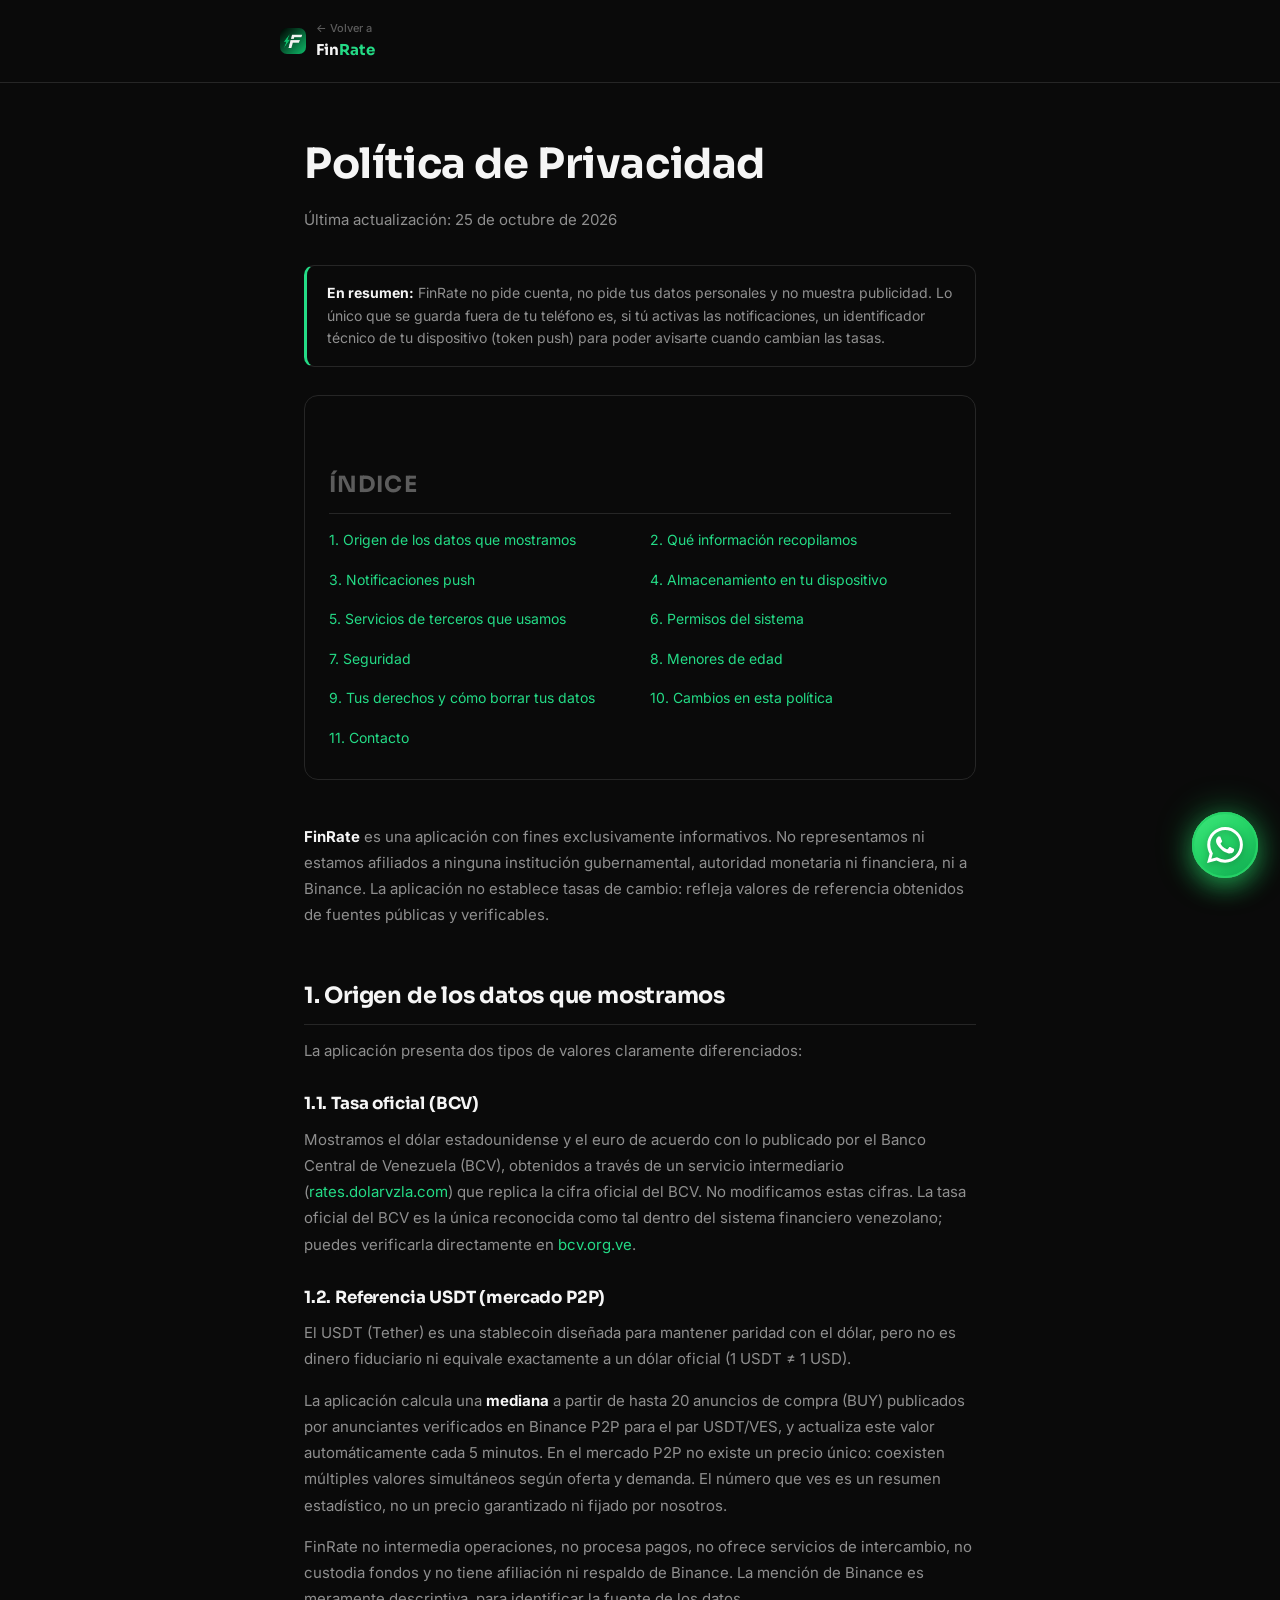
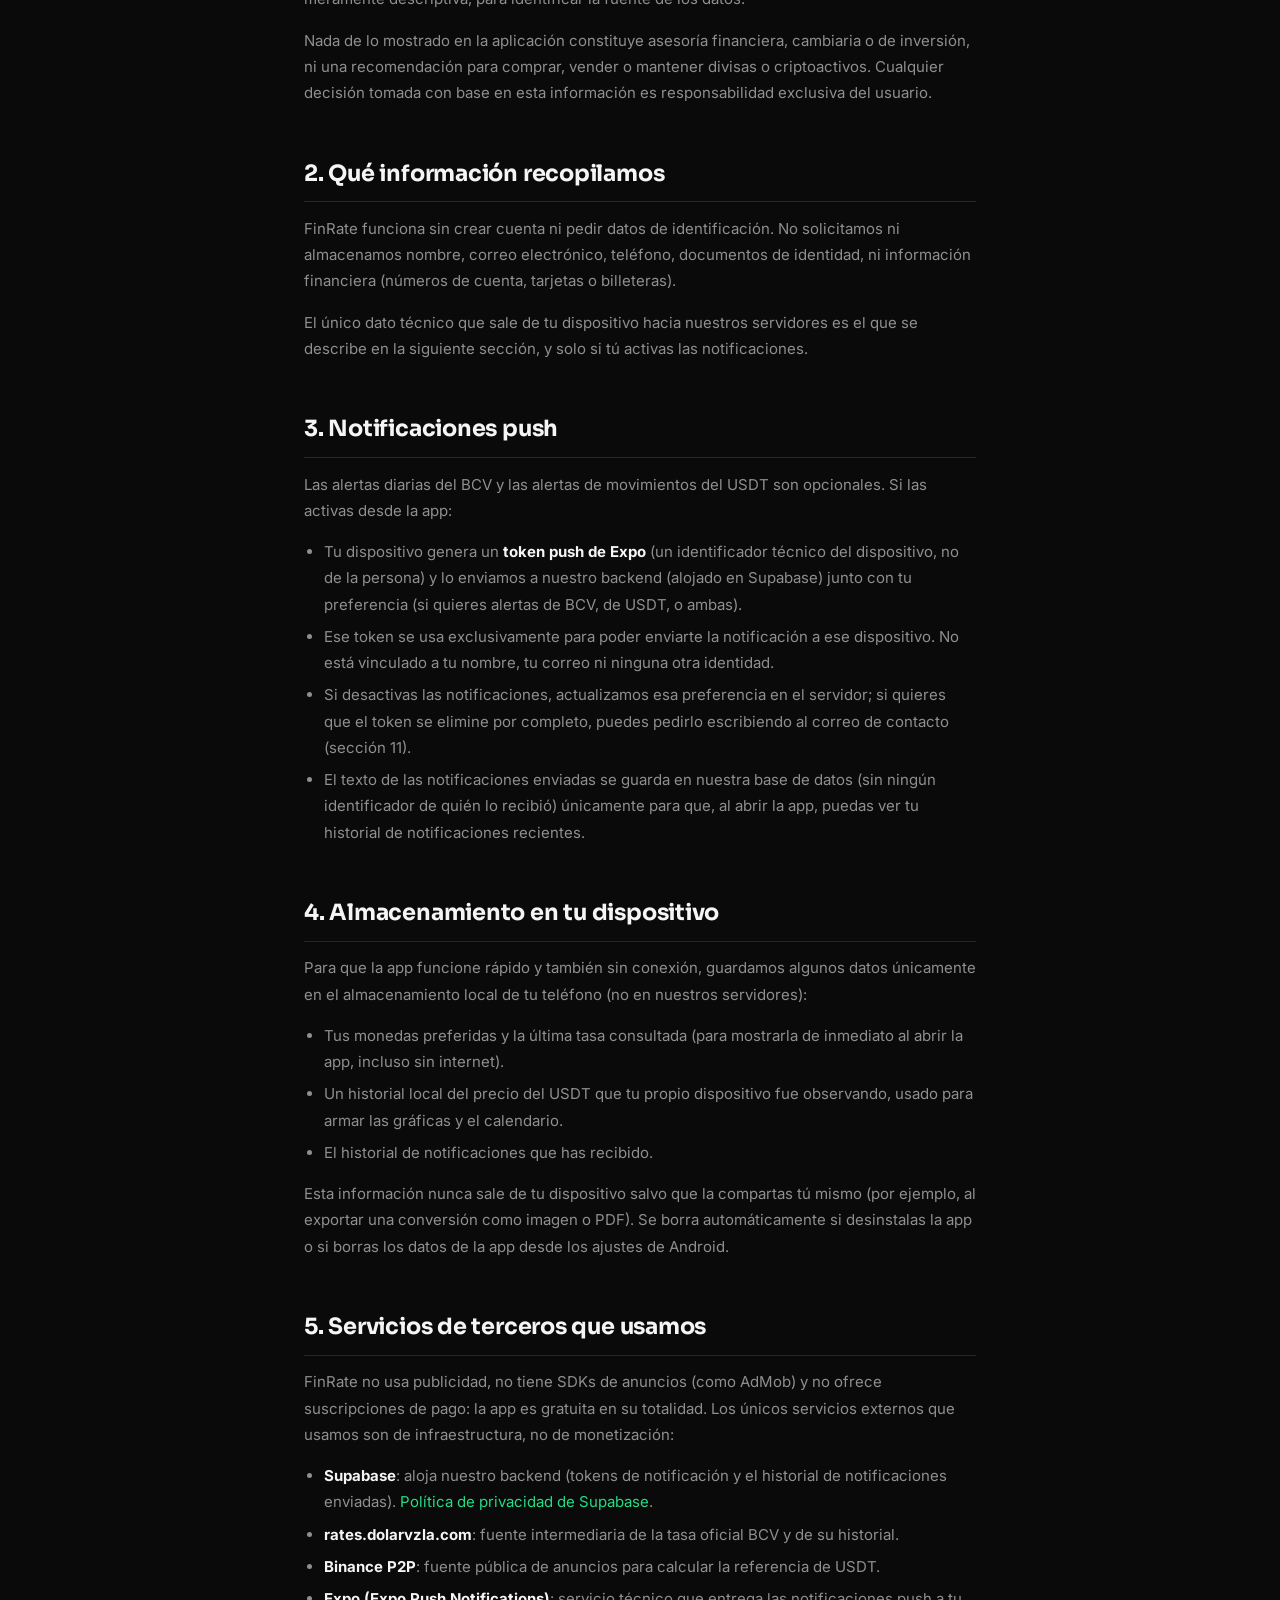
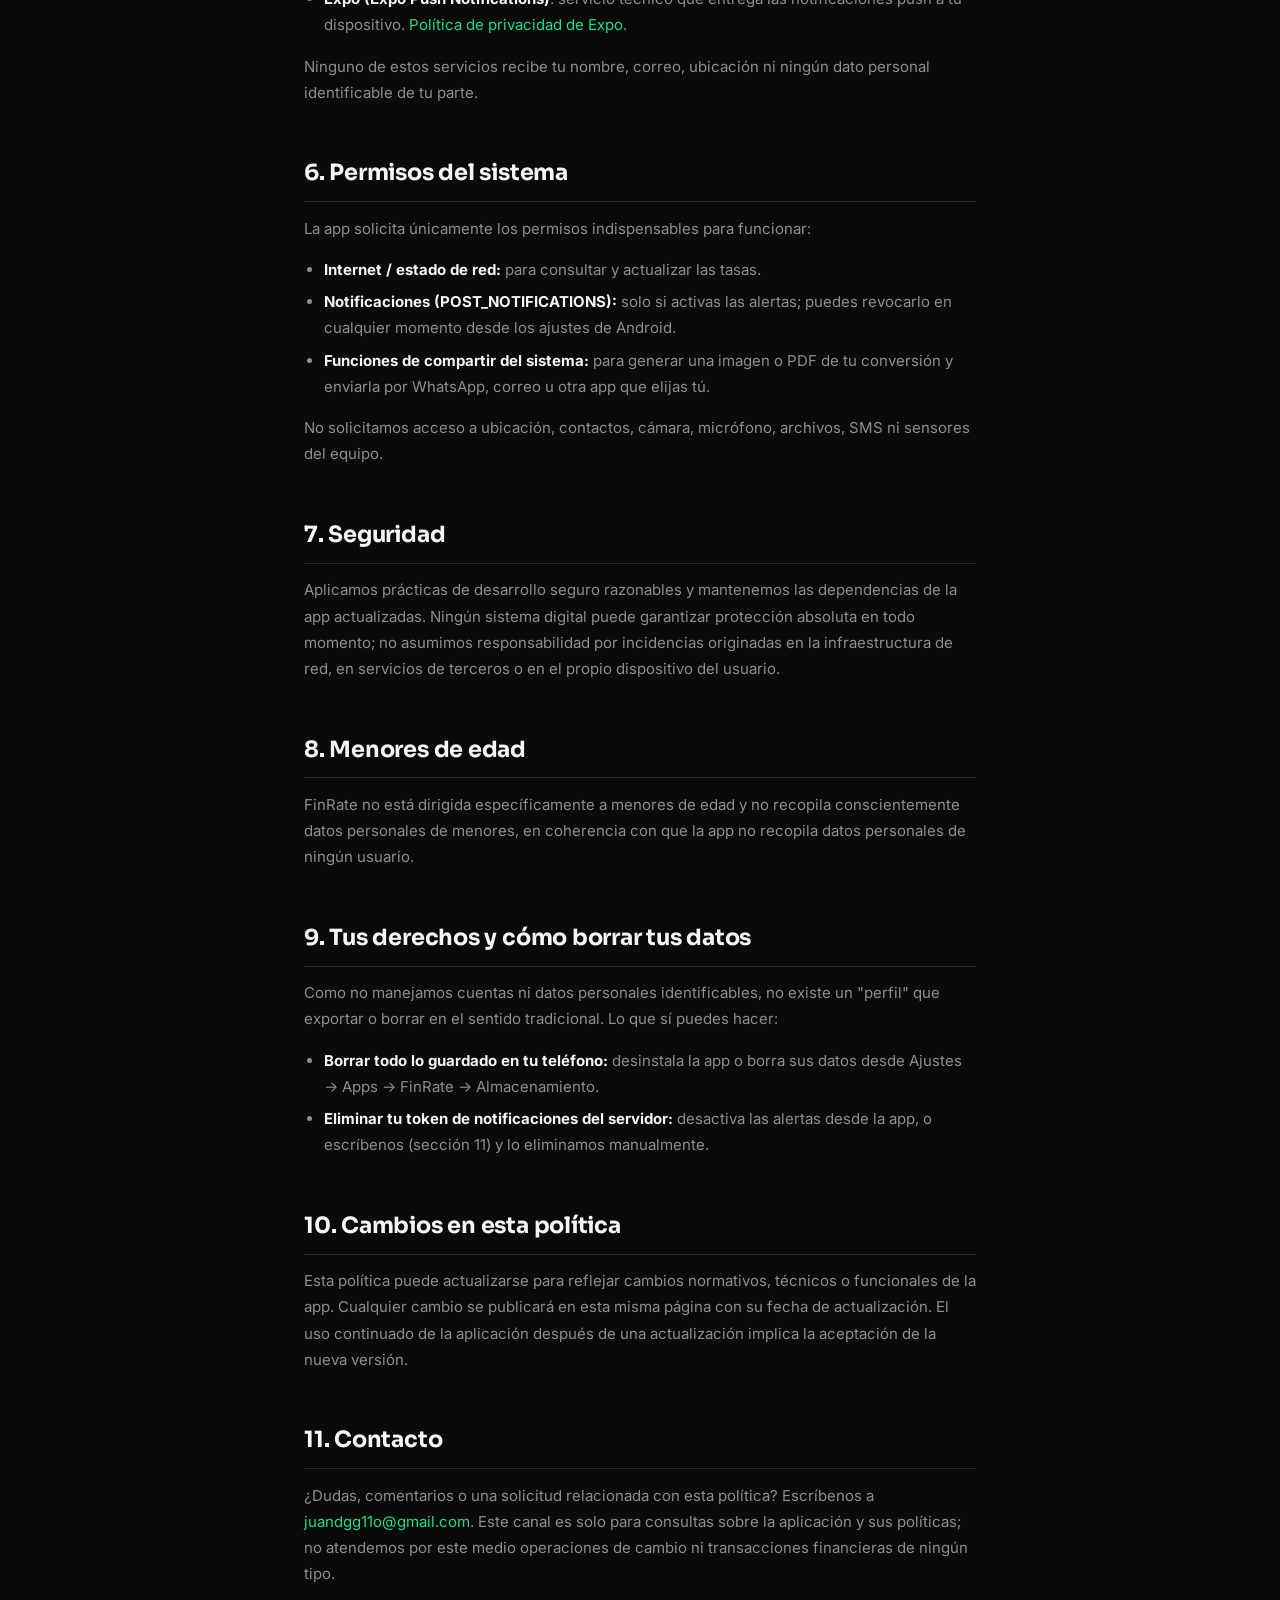
==== privacy.html @ cb5ddfd6 "Sitio web de FinRate Landing page, política de privacidad y términos y condiciones.  Co-Authored-By:" ====
<!DOCTYPE html>
<html lang="es">
<head>
  <meta charset="UTF-8" />
  <meta name="viewport" content="width=device-width, initial-scale=1.0" />
  <title>Política de Privacidad de FinRate</title>
  <meta name="description" content="Política de privacidad de FinRate: qué datos se recopilan, cómo se usan las notificaciones push y de dónde vienen las tasas de cambio." />
  <meta name="theme-color" content="#0a0a0a" />
  <link rel="icon" type="image/png" href="assets/icon.png" />
  <link rel="apple-touch-icon" href="assets/icon.png" />

  <link rel="preconnect" href="https://fonts.googleapis.com" />
  <link rel="preconnect" href="https://fonts.gstatic.com" crossorigin />
  <link href="https://fonts.googleapis.com/css2?family=Sora:wght@500;600;700;800&family=Inter:wght@400;500;600;700&display=swap" rel="stylesheet" />
  <link rel="stylesheet" href="css/styles.css" />
</head>
<body>

  <div class="legal-topbar">
    <div class="legal-topbar-inner">
      <a href="index.html" class="legal-back">
        <img src="assets/icon.png" alt="" />
        <span>
          <small>← Volver a</small>
          Fin<span class="accent">Rate</span>
        </span>
      </a>
    </div>
  </div>

  <main class="legal-main">
    <div class="legal-hero">
      <h1>Política de Privacidad</h1>
      <p class="legal-updated">Última actualización: 25 de octubre de 2026</p>
    </div>

    <div class="legal-callout">
      <strong>En resumen:</strong> FinRate no pide cuenta, no pide tus datos personales y no muestra publicidad. Lo único que se guarda fuera de tu teléfono es, si tú activas las notificaciones, un identificador técnico de tu dispositivo (token push) para poder avisarte cuando cambian las tasas.
    </div>

    <div class="legal-index">
      <h2>Índice</h2>
      <ol>
        <li><a href="#origen">1. Origen de los datos que mostramos</a></li>
        <li><a href="#recopilamos">2. Qué información recopilamos</a></li>
        <li><a href="#notificaciones">3. Notificaciones push</a></li>
        <li><a href="#almacenamiento">4. Almacenamiento en tu dispositivo</a></li>
        <li><a href="#terceros">5. Servicios de terceros que usamos</a></li>
        <li><a href="#permisos">6. Permisos del sistema</a></li>
        <li><a href="#seguridad">7. Seguridad</a></li>
        <li><a href="#menores">8. Menores de edad</a></li>
        <li><a href="#derechos">9. Tus derechos y cómo borrar tus datos</a></li>
        <li><a href="#cambios">10. Cambios en esta política</a></li>
        <li><a href="#contacto">11. Contacto</a></li>
      </ol>
    </div>

    <p><strong>FinRate</strong> es una aplicación con fines exclusivamente informativos. No representamos ni estamos afiliados a ninguna institución gubernamental, autoridad monetaria ni financiera, ni a Binance. La aplicación no establece tasas de cambio: refleja valores de referencia obtenidos de fuentes públicas y verificables.</p>

    <h2 id="origen">1. Origen de los datos que mostramos</h2>
    <p>La aplicación presenta dos tipos de valores claramente diferenciados:</p>

    <h3>1.1. Tasa oficial (BCV)</h3>
    <p>Mostramos el dólar estadounidense y el euro de acuerdo con lo publicado por el Banco Central de Venezuela (BCV), obtenidos a través de un servicio intermediario (<a href="https://rates.dolarvzla.com" target="_blank" rel="noopener">rates.dolarvzla.com</a>) que replica la cifra oficial del BCV. No modificamos estas cifras. La tasa oficial del BCV es la única reconocida como tal dentro del sistema financiero venezolano; puedes verificarla directamente en <a href="https://www.bcv.org.ve" target="_blank" rel="noopener">bcv.org.ve</a>.</p>

    <h3>1.2. Referencia USDT (mercado P2P)</h3>
    <p>El USDT (Tether) es una stablecoin diseñada para mantener paridad con el dólar, pero no es dinero fiduciario ni equivale exactamente a un dólar oficial (1 USDT ≠ 1 USD).</p>
    <p>La aplicación calcula una <strong>mediana</strong> a partir de hasta 20 anuncios de compra (BUY) publicados por anunciantes verificados en Binance P2P para el par USDT/VES, y actualiza este valor automáticamente cada 5 minutos. En el mercado P2P no existe un precio único: coexisten múltiples valores simultáneos según oferta y demanda. El número que ves es un resumen estadístico, no un precio garantizado ni fijado por nosotros.</p>
    <p>FinRate no intermedia operaciones, no procesa pagos, no ofrece servicios de intercambio, no custodia fondos y no tiene afiliación ni respaldo de Binance. La mención de Binance es meramente descriptiva, para identificar la fuente de los datos.</p>
    <p>Nada de lo mostrado en la aplicación constituye asesoría financiera, cambiaria o de inversión, ni una recomendación para comprar, vender o mantener divisas o criptoactivos. Cualquier decisión tomada con base en esta información es responsabilidad exclusiva del usuario.</p>

    <h2 id="recopilamos">2. Qué información recopilamos</h2>
    <p>FinRate funciona sin crear cuenta ni pedir datos de identificación. No solicitamos ni almacenamos nombre, correo electrónico, teléfono, documentos de identidad, ni información financiera (números de cuenta, tarjetas o billeteras).</p>
    <p>El único dato técnico que sale de tu dispositivo hacia nuestros servidores es el que se describe en la siguiente sección, y solo si tú activas las notificaciones.</p>

    <h2 id="notificaciones">3. Notificaciones push</h2>
    <p>Las alertas diarias del BCV y las alertas de movimientos del USDT son opcionales. Si las activas desde la app:</p>
    <ul>
      <li>Tu dispositivo genera un <strong>token push de Expo</strong> (un identificador técnico del dispositivo, no de la persona) y lo enviamos a nuestro backend (alojado en Supabase) junto con tu preferencia (si quieres alertas de BCV, de USDT, o ambas).</li>
      <li>Ese token se usa exclusivamente para poder enviarte la notificación a ese dispositivo. No está vinculado a tu nombre, tu correo ni ninguna otra identidad.</li>
      <li>Si desactivas las notificaciones, actualizamos esa preferencia en el servidor; si quieres que el token se elimine por completo, puedes pedirlo escribiendo al correo de contacto (sección 11).</li>
      <li>El texto de las notificaciones enviadas se guarda en nuestra base de datos (sin ningún identificador de quién lo recibió) únicamente para que, al abrir la app, puedas ver tu historial de notificaciones recientes.</li>
    </ul>

    <h2 id="almacenamiento">4. Almacenamiento en tu dispositivo</h2>
    <p>Para que la app funcione rápido y también sin conexión, guardamos algunos datos únicamente en el almacenamiento local de tu teléfono (no en nuestros servidores):</p>
    <ul>
      <li>Tus monedas preferidas y la última tasa consultada (para mostrarla de inmediato al abrir la app, incluso sin internet).</li>
      <li>Un historial local del precio del USDT que tu propio dispositivo fue observando, usado para armar las gráficas y el calendario.</li>
      <li>El historial de notificaciones que has recibido.</li>
    </ul>
    <p>Esta información nunca sale de tu dispositivo salvo que la compartas tú mismo (por ejemplo, al exportar una conversión como imagen o PDF). Se borra automáticamente si desinstalas la app o si borras los datos de la app desde los ajustes de Android.</p>

    <h2 id="terceros">5. Servicios de terceros que usamos</h2>
    <p>FinRate no usa publicidad, no tiene SDKs de anuncios (como AdMob) y no ofrece suscripciones de pago: la app es gratuita en su totalidad. Los únicos servicios externos que usamos son de infraestructura, no de monetización:</p>
    <ul>
      <li><strong>Supabase</strong>: aloja nuestro backend (tokens de notificación y el historial de notificaciones enviadas). <a href="https://supabase.com/privacy" target="_blank" rel="noopener">Política de privacidad de Supabase</a>.</li>
      <li><strong>rates.dolarvzla.com</strong>: fuente intermediaria de la tasa oficial BCV y de su historial.</li>
      <li><strong>Binance P2P</strong>: fuente pública de anuncios para calcular la referencia de USDT.</li>
      <li><strong>Expo (Expo Push Notifications)</strong>: servicio técnico que entrega las notificaciones push a tu dispositivo. <a href="https://expo.dev/privacy" target="_blank" rel="noopener">Política de privacidad de Expo</a>.</li>
    </ul>
    <p>Ninguno de estos servicios recibe tu nombre, correo, ubicación ni ningún dato personal identificable de tu parte.</p>

    <h2 id="permisos">6. Permisos del sistema</h2>
    <p>La app solicita únicamente los permisos indispensables para funcionar:</p>
    <ul>
      <li><strong>Internet / estado de red:</strong> para consultar y actualizar las tasas.</li>
      <li><strong>Notificaciones (POST_NOTIFICATIONS):</strong> solo si activas las alertas; puedes revocarlo en cualquier momento desde los ajustes de Android.</li>
      <li><strong>Funciones de compartir del sistema:</strong> para generar una imagen o PDF de tu conversión y enviarla por WhatsApp, correo u otra app que elijas tú.</li>
    </ul>
    <p>No solicitamos acceso a ubicación, contactos, cámara, micrófono, archivos, SMS ni sensores del equipo.</p>

    <h2 id="seguridad">7. Seguridad</h2>
    <p>Aplicamos prácticas de desarrollo seguro razonables y mantenemos las dependencias de la app actualizadas. Ningún sistema digital puede garantizar protección absoluta en todo momento; no asumimos responsabilidad por incidencias originadas en la infraestructura de red, en servicios de terceros o en el propio dispositivo del usuario.</p>

    <h2 id="menores">8. Menores de edad</h2>
    <p>FinRate no está dirigida específicamente a menores de edad y no recopila conscientemente datos personales de menores, en coherencia con que la app no recopila datos personales de ningún usuario.</p>

    <h2 id="derechos">9. Tus derechos y cómo borrar tus datos</h2>
    <p>Como no manejamos cuentas ni datos personales identificables, no existe un "perfil" que exportar o borrar en el sentido tradicional. Lo que sí puedes hacer:</p>
    <ul>
      <li><strong>Borrar todo lo guardado en tu teléfono:</strong> desinstala la app o borra sus datos desde Ajustes → Apps → FinRate → Almacenamiento.</li>
      <li><strong>Eliminar tu token de notificaciones del servidor:</strong> desactiva las alertas desde la app, o escríbenos (sección 11) y lo eliminamos manualmente.</li>
    </ul>

    <h2 id="cambios">10. Cambios en esta política</h2>
    <p>Esta política puede actualizarse para reflejar cambios normativos, técnicos o funcionales de la app. Cualquier cambio se publicará en esta misma página con su fecha de actualización. El uso continuado de la aplicación después de una actualización implica la aceptación de la nueva versión.</p>

    <h2 id="contacto">11. Contacto</h2>
    <p>¿Dudas, comentarios o una solicitud relacionada con esta política? Escríbenos a <a href="mailto:juandgg11o@gmail.com?subject=Consulta%20sobre%20FinRate">juandgg11o@gmail.com</a>. Este canal es solo para consultas sobre la aplicación y sus políticas; no atendemos por este medio operaciones de cambio ni transacciones financieras de ningún tipo.</p>
  </main>
  <a class="wa" href="https://wa.me/584246801808?text=Hola%2C%20tengo%20una%20duda%20sobre%20FinRate" target="_blank" rel="noopener" aria-label="Escríbenos por WhatsApp">
    <span class="wa-tip">¿Dudas? Escríbenos</span>
    <span class="wa-btn">
      <span class="wa-pulse"></span><span class="wa-pulse wa-pulse-2"></span>
      <svg viewBox="0 0 24 24" aria-hidden="true"><path fill="currentColor" d="M17.472 14.382c-.297-.149-1.758-.867-2.03-.967-.273-.099-.471-.148-.67.15-.197.297-.767.966-.94 1.164-.173.199-.347.223-.644.075-.297-.15-1.255-.463-2.39-1.475-.883-.788-1.48-1.761-1.653-2.059-.173-.297-.018-.458.13-.606.134-.133.298-.347.446-.52.149-.174.198-.298.298-.497.099-.198.05-.371-.025-.52-.075-.149-.669-1.612-.916-2.207-.242-.579-.487-.5-.669-.51-.173-.008-.371-.01-.57-.01-.198 0-.52.074-.792.372-.272.297-1.04 1.016-1.04 2.479 0 1.462 1.065 2.875 1.213 3.074.149.198 2.096 3.2 5.077 4.487.709.306 1.262.489 1.694.625.712.227 1.36.195 1.871.118.571-.085 1.758-.719 2.006-1.413.248-.694.248-1.289.173-1.413-.074-.124-.272-.198-.57-.347m-5.421 7.403h-.004a9.87 9.87 0 01-5.031-1.378l-.361-.214-3.741.982.998-3.648-.235-.374a9.86 9.86 0 01-1.51-5.26c.001-5.45 4.436-9.884 9.888-9.884 2.64 0 5.122 1.03 6.988 2.898a9.825 9.825 0 012.893 6.994c-.003 5.45-4.437 9.884-9.885 9.884m8.413-18.297A11.815 11.815 0 0012.05 0C5.495 0 .16 5.335.157 11.892c0 2.096.547 4.142 1.588 5.945L.057 24l6.305-1.654a11.882 11.882 0 005.683 1.448h.005c6.554 0 11.89-5.335 11.893-11.893a11.821 11.821 0 00-3.48-8.413Z"/></svg>
    </span>
  </a>

  <script src="js/main.js"></script>
</body>
</html>
---- css/styles.css ----
/* ============================================================
   FinRate — sitio
   Tipografía grande, un solo acento, atmósfera contenida
   (glow sutil + rayos finos, sin exagerar). Referencia:
   bipsync.com (principal), robinhood.com, wise.com.
   ============================================================ */

:root {
  --bg: #0a0a0a;
  --surface: #131313;
  --surface-2: #1a1a1a;
  --border: #262626;
  --text: #f5f5f5;
  --text-dim: #8f8f8f;
  --text-faint: #5c5c5c;

  --accent: #24db86;
  --accent-ink: #06150e;
  --euro: #5b9eff;
  --usdt: #39c647;
  --ves: #ff8c2a;

  --font-head: "Sora", system-ui, sans-serif;
  --font-body: "Inter", system-ui, sans-serif;

  --container: 1120px;
  --radius: 14px;
}

* { box-sizing: border-box; }

html {
  scroll-padding-top: 76px;
  scroll-behavior: smooth;
  overflow-x: hidden;
}

body {
  margin: 0;
  background: var(--bg);
  color: var(--text);
  font-family: var(--font-body);
  line-height: 1.6;
  -webkit-font-smoothing: antialiased;
  overflow-x: hidden;
}

main, .footer { position: relative; z-index: 1; }
img { max-width: 100%; display: block; }
a { color: inherit; text-decoration: none; }

h1, h2, h3, h4 {
  font-family: var(--font-head);
  margin: 0;
  letter-spacing: -0.01em;
  color: var(--text);
}

p { margin: 0; color: var(--text-dim); }

.accent { color: var(--accent); }

section {
  padding: 96px 24px;
  max-width: var(--container);
  margin: 0 auto;
}
@media (max-width: 640px) {
  section { padding: 64px 20px; }
}

.eyebrow {
  display: block;
  font-size: 13px;
  font-weight: 600;
  letter-spacing: 0.04em;
  text-transform: uppercase;
  color: var(--text-faint);
  margin-bottom: 14px;
}

/* ============ Buttons ============ */
.btn {
  display: inline-flex;
  align-items: center;
  justify-content: center;
  gap: 8px;
  font-family: var(--font-head);
  font-weight: 700;
  font-size: 15px;
  padding: 13px 24px;
  border-radius: 10px;
  border: 1.5px solid transparent;
  cursor: pointer;
  transition: background 0.15s, color 0.15s, border-color 0.15s, transform 0.15s;
  white-space: nowrap;
}
.btn:active { transform: scale(0.98); }
.btn { position: relative; overflow: hidden; }
.btn-solid {
  background: linear-gradient(180deg, #4af5a9 0%, #1fd47f 100%);
  color: #04140c;
  box-shadow:
    0 0 0 1px rgba(140,255,200,0.55),
    0 0 14px rgba(36,219,134,0.65),
    0 0 36px rgba(36,219,134,0.40),
    0 10px 30px -6px rgba(36,219,134,0.45),
    inset 0 1px 0 rgba(255,255,255,0.5);
  animation: neon-breathe 3.4s ease-in-out infinite;
}
.btn-solid::after {
  content: "";
  position: absolute;
  top: 0; left: -80%;
  width: 55%; height: 100%;
  background: linear-gradient(100deg, transparent, rgba(255,255,255,0.55), transparent);
  transform: skewX(-20deg);
  transition: left 0.55s ease;
}
.btn-solid:hover::after { left: 130%; }
.btn-solid:hover {
  transform: translateY(-2px);
  box-shadow:
    0 0 0 1px rgba(170,255,215,0.8),
    0 0 22px rgba(36,219,134,0.9),
    0 0 56px rgba(36,219,134,0.6),
    0 14px 40px -6px rgba(36,219,134,0.6),
    inset 0 1px 0 rgba(255,255,255,0.6);
}
@keyframes neon-breathe {
  0%, 100% {
    box-shadow:
      0 0 0 1px rgba(140,255,200,0.55),
      0 0 12px rgba(36,219,134,0.55),
      0 0 30px rgba(36,219,134,0.30),
      0 10px 30px -6px rgba(36,219,134,0.40),
      inset 0 1px 0 rgba(255,255,255,0.5);
  }
  50% {
    box-shadow:
      0 0 0 1px rgba(160,255,210,0.75),
      0 0 20px rgba(36,219,134,0.85),
      0 0 48px rgba(36,219,134,0.55),
      0 12px 36px -6px rgba(36,219,134,0.55),
      inset 0 1px 0 rgba(255,255,255,0.55);
  }
}

.btn-line {
  background: rgba(255,255,255,0.04);
  color: var(--text);
  border-color: rgba(255,255,255,0.28);
  backdrop-filter: blur(6px);
}
.btn-line:hover {
  border-color: var(--accent);
  color: var(--accent);
  background: rgba(36,219,134,0.08);
  box-shadow: 0 0 22px rgba(36,219,134,0.35);
  transform: translateY(-2px);
}

.btn-lg { padding: 16px 30px; font-size: 16px; border-radius: 12px; }

.text-link {
  display: inline-flex;
  align-items: center;
  gap: 6px;
  font-weight: 600;
  font-size: 14.5px;
  color: var(--text);
  border-bottom: 1.5px solid var(--border);
  padding-bottom: 2px;
  transition: border-color 0.15s, color 0.15s;
}
.text-link:hover { border-color: var(--text); color: var(--accent); }

/* ============ NAV ============ */
.nav {
  position: fixed;
  top: 0; left: 0; right: 0;
  z-index: 100;
  padding: 14px 0;
  background: transparent;
  border-bottom: 1px solid transparent;
  transition: background 0.2s, border-color 0.2s, padding 0.2s;
}
.nav.scrolled {
  background: rgba(10,10,10,0.92);
  backdrop-filter: blur(10px);
  border-bottom-color: var(--border);
  padding: 8px 0;
}
.nav-inner {
  max-width: var(--container);
  margin: 0 auto;
  padding: 0 24px;
  display: flex;
  align-items: center;
  justify-content: space-between;
  gap: 24px;
}
.brand {
  display: inline-flex;
  align-items: center;
  gap: 14px;
  font-family: var(--font-head);
  font-weight: 800;
  font-size: 34px;
  letter-spacing: -0.01em;
}
.brand-icon { width: 64px; height: 64px; border-radius: 17px; }

@media (max-width: 640px) {
  .brand { font-size: 27px; gap: 11px; }
  .brand-icon { width: 50px; height: 50px; border-radius: 13px; }
}

.nav-links { display: flex; gap: 30px; }
.nav-links a {
  font-size: 14.5px;
  font-weight: 500;
  color: var(--text-dim);
  transition: color 0.15s;
}
.nav-links a:hover { color: var(--text); }

.nav-actions { display: flex; align-items: center; gap: 14px; }

.nav-toggle {
  display: none;
  flex-direction: column;
  justify-content: center;
  gap: 5px;
  width: 36px; height: 36px;
  background: transparent;
  border: 1px solid var(--border);
  border-radius: 8px;
  cursor: pointer;
}
.nav-toggle span {
  width: 15px; height: 1.5px;
  background: var(--text);
  margin: 0 auto;
  transition: transform 0.25s, opacity 0.2s;
}
.nav-toggle.open span:nth-child(1) { transform: translateY(6.5px) rotate(45deg); }
.nav-toggle.open span:nth-child(2) { opacity: 0; }
.nav-toggle.open span:nth-child(3) { transform: translateY(-6.5px) rotate(-45deg); }

.mobile-menu {
  position: fixed; inset: 0; z-index: 99;
  background: var(--bg);
  display: flex;
  flex-direction: column;
  align-items: center;
  justify-content: center;
  gap: 26px;
  opacity: 0; visibility: hidden;
  transition: opacity 0.2s, visibility 0.2s;
}
.mobile-menu.open { opacity: 1; visibility: visible; }
.mobile-menu a {
  font-family: var(--font-head);
  font-size: 21px;
  font-weight: 700;
  color: var(--text);
}

@media (max-width: 860px) {
  .nav-links { display: none; }
  .nav-actions .btn { display: none; }
  .nav-toggle { display: flex; }
}

/* ============ FONDO HEXAGONAL (referencia: bipsync.com) ============ */
.bg-hex {
  position: absolute;
  top: 0; left: 0; right: 0;
  height: 1500px;
  z-index: 0;
  pointer-events: none;
  overflow: hidden;
  -webkit-mask-image: linear-gradient(to bottom, #000 62%, transparent 100%);
  mask-image: linear-gradient(to bottom, #000 62%, transparent 100%);
}
.bg-hex::before {
  content: "";
  position: absolute;
  inset: 0;
  background-image: url("data:image/svg+xml,%3Csvg xmlns='http://www.w3.org/2000/svg' width='56' height='100' viewBox='0 0 56 100'%3E%3Cpath d='M28 66L0 50L0 16L28 0L56 16L56 50L28 66L28 100' fill='none' stroke='%2324db86' stroke-opacity='0.22' stroke-width='1.2'/%3E%3Cpath d='M28 0L28 34L0 50L0 84L28 100L56 84L56 50L28 34' fill='none' stroke='%2324db86' stroke-opacity='0.22' stroke-width='1.2'/%3E%3C/svg%3E");
  background-size: 112px 200px;
  -webkit-mask-image: radial-gradient(ellipse 75% 62% at 50% 38%, #000 10%, transparent 72%);
  mask-image: radial-gradient(ellipse 75% 62% at 50% 38%, #000 10%, transparent 72%);
  animation: hex-drift 60s linear infinite;
  opacity: 0.9;
}
.bg-hex::after {
  content: "";
  position: absolute;
  inset: 0;
  background:
    radial-gradient(ellipse 60% 45% at 50% 36%, rgba(36,219,134,0.20), transparent 70%),
    radial-gradient(ellipse 90% 30% at 50% 100%, rgba(10,10,10,1), transparent 100%),
    linear-gradient(115deg, transparent 35%, rgba(36,219,134,0.10) 50%, transparent 65%);
  background-size: 100% 100%, 100% 100%, 250% 100%;
  animation: hex-sheen 10s ease-in-out infinite;
}
@keyframes hex-drift {
  from { background-position: 0 0; }
  to { background-position: 112px 200px; }
}
@keyframes hex-sheen {
  0%, 100% { background-position: 0 0, 0 0, 0% 0; }
  50% { background-position: 0 0, 0 0, 100% 0; }
}

/* ============ HERO ============ */
.hero {
  position: relative;
  z-index: 1;
  text-align: center;
  padding-top: 170px;
  padding-bottom: 40px;
}

.hero-eyebrow {
  display: inline-flex;
  align-items: center;
  gap: 9px;
  padding: 8px 18px 8px 14px;
  border-radius: 999px;
  border: 1px solid rgba(36,219,134,0.28);
  background: rgba(10,10,10,0.55);
  font-size: 13.5px;
  font-weight: 600;
  color: var(--text);
  margin-bottom: 30px;
}
.hero-dot {
  width: 7px; height: 7px;
  border-radius: 50%;
  background: var(--accent);
  box-shadow: 0 0 10px rgba(36,219,134,0.9);
}

.hero-title {
  font-size: clamp(3.2rem, 8.4vw, 7rem);
  font-weight: 800;
  line-height: 0.96;
  letter-spacing: -0.03em;
  max-width: 1040px;
  margin: 0 auto;
}

.hero-sub {
  margin: 30px auto 0;
  font-size: 20px;
  line-height: 1.6;
  max-width: 600px;
  color: #b9b9b9;
}

.hero-actions {
  display: flex;
  align-items: center;
  justify-content: center;
  gap: 26px;
  margin-top: 40px;
  flex-wrap: wrap;
}

/* ---- Teléfono 3D flotando en diagonal ---- */
.stage {
  position: relative;
  margin-top: 70px;
  height: 840px;
  display: flex;
  justify-content: center;
  align-items: flex-start;
  perspective: 1700px;
}

.stage-rays {
  position: absolute;
  top: 0;
  left: 50%;
  width: min(880px, 100%);
  height: 560px;
  transform: translateX(-50%);
  display: flex;
  justify-content: space-between;
  pointer-events: none;
  -webkit-mask-image: linear-gradient(to bottom, transparent, #000 30%, #000 65%, transparent);
  mask-image: linear-gradient(to bottom, transparent, #000 30%, #000 65%, transparent);
}
.stage-rays span {
  width: 2px;
  background: linear-gradient(to bottom, transparent, rgba(36,219,134,0.55), transparent);
  filter: blur(0.4px);
}
.stage-rays span:nth-child(odd) { opacity: 0.45; transform: scaleY(0.78); }
.stage-rays span:nth-child(3n) { opacity: 0.8; transform: scaleY(1.1); }

.stage-floor {
  position: absolute;
  bottom: 40px;
  left: 50%;
  width: 760px;
  height: 200px;
  transform: translateX(-50%);
  background: radial-gradient(ellipse 50% 50% at 50% 50%, rgba(36,219,134,0.30), transparent 70%);
  filter: blur(8px);
  pointer-events: none;
}

.stage-floor-wrap {
  position: absolute;
  left: 50%;
  bottom: 0;
  width: 100vw;
  margin-left: -50vw;
  height: 380px;
  overflow: hidden;
  perspective: 900px;
  perspective-origin: 50% 0%;
  pointer-events: none;
  -webkit-mask-image: linear-gradient(to bottom, transparent 0%, #000 38%, #000 70%, transparent 100%);
  mask-image: linear-gradient(to bottom, transparent 0%, #000 38%, #000 70%, transparent 100%);
}
.stage-plane {
  position: absolute;
  left: 50%;
  top: 0;
  width: 2600px;
  height: 1300px;
  margin-left: -1300px;
  background-image: url("data:image/svg+xml,<svg xmlns='http://www.w3.org/2000/svg' width='56' height='96.99' viewBox='0 0 56 96.99'><defs><linearGradient id='g' x1='0' y1='0' x2='0' y2='1'><stop offset='0' stop-color='%2330f0a0' stop-opacity='0.34'/><stop offset='1' stop-color='%230a7a4d' stop-opacity='0.10'/></linearGradient></defs><polygon points='28.00,3.23 53.20,17.78 53.20,46.88 28.00,61.43 2.80,46.88 2.80,17.78' fill='url(%23g)' stroke='%2358ffc0' stroke-opacity='0.55' stroke-width='1.1' stroke-linejoin='round'/><polygon points='0.00,51.73 25.20,66.28 25.20,95.38 0.00,109.93 -25.20,95.38 -25.20,66.28' fill='url(%23g)' stroke='%2358ffc0' stroke-opacity='0.55' stroke-width='1.1' stroke-linejoin='round'/><polygon points='56.00,51.73 81.20,66.28 81.20,95.38 56.00,109.93 30.80,95.38 30.80,66.28' fill='url(%23g)' stroke='%2358ffc0' stroke-opacity='0.55' stroke-width='1.1' stroke-linejoin='round'/><polygon points='0.00,-45.26 25.20,-30.72 25.20,-1.62 0.00,12.93 -25.20,-1.62 -25.20,-30.72' fill='url(%23g)' stroke='%2358ffc0' stroke-opacity='0.55' stroke-width='1.1' stroke-linejoin='round'/><polygon points='56.00,-45.26 81.20,-30.72 81.20,-1.62 56.00,12.93 30.80,-1.62 30.80,-30.72' fill='url(%23g)' stroke='%2358ffc0' stroke-opacity='0.55' stroke-width='1.1' stroke-linejoin='round'/><polygon points='28.00,100.23 53.20,114.78 53.20,143.88 28.00,158.42 2.80,143.88 2.80,114.78' fill='url(%23g)' stroke='%2358ffc0' stroke-opacity='0.55' stroke-width='1.1' stroke-linejoin='round'/></svg>");
  background-size: 112px 194px;
  transform: rotateX(66deg);
  transform-origin: 50% 0%;
  -webkit-mask-image: radial-gradient(ellipse 48% 55% at 50% 22%, #000 6%, transparent 70%);
  mask-image: radial-gradient(ellipse 48% 55% at 50% 22%, #000 6%, transparent 70%);
  animation: plane-glow 6s ease-in-out infinite;
}
@keyframes plane-glow {
  0%, 100% { filter: brightness(0.85); }
  50% { filter: brightness(1.3); }
}

.phone3d {
  position: relative;
  margin-top: 30px;
  width: 330px;
  transform-style: preserve-3d;
  animation: phone-float 7s ease-in-out infinite;
}
@keyframes phone-float {
  0%, 100% { transform: translateY(0); }
  50% { transform: translateY(-22px); }
}

.phone3d-body {
  position: relative;
  transform-style: preserve-3d;
  transform:
    rotateX(calc(11deg + var(--rx, 0deg)))
    rotateY(calc(-28deg + var(--ry, 0deg)))
    rotateZ(7deg);
  transition: transform 0.35s ease-out;
}

.phone3d-front,
.phone3d-layer {
  border-radius: 40px;
}

.phone3d-front {
  position: relative;
  overflow: hidden;
  background: #000;
  box-shadow:
    0 0 0 1px rgba(255,255,255,0.14),
    0 0 90px rgba(36,219,134,0.28);
  -webkit-mask-image: linear-gradient(to bottom, #000 86%, transparent 100%);
  mask-image: linear-gradient(to bottom, #000 86%, transparent 100%);
}
.phone3d-front img {
  display: block;
  width: 100%;
  height: auto;
}
.phone3d-gloss {
  position: absolute;
  inset: 0;
  background: linear-gradient(112deg, rgba(255,255,255,0.20) 0%, rgba(255,255,255,0.05) 26%, transparent 42%);
  pointer-events: none;
}

/* capas de grosor (las crea main.js) */
.phone3d-layer {
  position: absolute;
  inset: 0;
  background: linear-gradient(160deg, #3b3f3d, #131515);
  -webkit-mask-image: linear-gradient(to bottom, #000 82%, transparent 98%);
  mask-image: linear-gradient(to bottom, #000 82%, transparent 98%);
}

.phone3d-shadow {
  position: absolute;
  left: 50%;
  bottom: -70px;
  width: 280px;
  height: 46px;
  transform: translateX(-30%);
  background: radial-gradient(ellipse 50% 50% at 50% 50%, rgba(0,0,0,0.75), transparent 70%);
  filter: blur(6px);
  animation: shadow-pulse 7s ease-in-out infinite;
}
@keyframes shadow-pulse {
  0%, 100% { transform: translateX(-30%) scale(1); opacity: 0.9; }
  50% { transform: translateX(-30%) scale(0.82); opacity: 0.55; }
}

@media (max-width: 860px) {
  .stage { height: 640px; margin-top: 50px; }
  .phone3d { width: 270px; }
  .stage-floor { width: 100%; }
}
@media (max-width: 480px) {
  .hero { padding-top: 130px; }
  .stage { height: 560px; }
  .phone3d { width: 230px; }
  .hero-sub { font-size: 17px; }
}

/* ============ SECTION HEAD ============ */
.head {
  max-width: 680px;
  margin-bottom: 56px;
}
.head h2 {
  font-size: clamp(1.9rem, 4vw, 2.8rem);
  line-height: 1.12;
  margin-bottom: 14px;
}
.head p { font-size: 16.5px; }

/* ============ CTA ============ */
.cta {
  text-align: center;
  padding-top: 72px;
  padding-bottom: 96px;
}
.cta h2 {
  font-size: clamp(2rem, 4.4vw, 3.1rem);
  line-height: 1.1;
  margin-bottom: 16px;
}
.cta p { font-size: 16px; margin-bottom: 32px; }
.cta-actions { display: flex; justify-content: center; }

/* ============ FOOTER ============ */
.footer {
  border-top: 1px solid var(--border);
  padding: 56px 24px 28px;
}
.footer-inner {
  max-width: var(--container);
  margin: 0 auto;
  display: grid;
  grid-template-columns: 1.6fr repeat(3, 1fr);
  gap: 32px;
}
.footer-brand .brand { margin-bottom: 10px; }
.footer-brand p { font-size: 13.5px; max-width: 220px; }
.footer-col h4 {
  font-size: 12.5px;
  font-weight: 700;
  text-transform: uppercase;
  letter-spacing: 0.03em;
  color: var(--text-faint);
  margin-bottom: 14px;
}
.footer-col { display: flex; flex-direction: column; gap: 10px; }
.footer-col a { font-size: 13.5px; color: var(--text-dim); transition: color 0.15s; }
.footer-col a:hover { color: var(--text); }

.footer-bottom {
  max-width: var(--container);
  margin: 44px auto 0;
  padding-top: 20px;
  border-top: 1px solid var(--border);
  display: flex;
  justify-content: space-between;
  font-size: 12.5px;
  color: var(--text-faint);
  flex-wrap: wrap;
  gap: 8px;
}

@media (max-width: 760px) {
  .footer-inner { grid-template-columns: 1fr 1fr; }
}
@media (max-width: 480px) {
  .footer-inner { grid-template-columns: 1fr; }
  .frow { grid-template-columns: 1fr; gap: 6px; }
  .source { grid-template-columns: 1fr; gap: 4px; }
}

/* ============ Reveal (sutil, sin exagerar) ============ */
[data-reveal] {
  opacity: 0;
  transform: translateY(14px);
  transition: opacity 0.5s ease-out, transform 0.5s ease-out;
}
[data-reveal].is-visible { opacity: 1; transform: none; }

@media (prefers-reduced-motion: reduce) {
  html { scroll-behavior: auto; }
  .phone3d, .phone3d-shadow, .stage-plane, .coin, .grad, .faq-mark, .pipe-svg path, .core-orb i, .bg-hex::before, .bg-hex::after, .btn-solid { animation: none !important; }
  [data-reveal] { opacity: 1; transform: none; transition: none; }
}

/* ============ LEGAL PAGES ============ */
.legal-topbar {
  border-bottom: 1px solid var(--border);
  padding: 20px 24px;
}
.legal-topbar-inner { max-width: 720px; margin: 0 auto; }
.legal-back {
  display: inline-flex;
  align-items: center;
  gap: 10px;
  color: var(--text);
  font-family: var(--font-head);
  font-weight: 700;
  font-size: 15px;
}
.legal-back img { width: 26px; height: 26px; border-radius: 7px; }
.legal-back small { display: block; font-family: var(--font-body); font-weight: 500; font-size: 11px; color: var(--text-faint); }

.legal-main { max-width: 720px; margin: 0 auto; padding: 48px 24px 100px; }
.legal-hero { margin-bottom: 32px; }
.legal-hero h1 { font-size: clamp(1.9rem, 5vw, 2.6rem); margin-bottom: 10px; }
.legal-updated { font-size: 13px; color: var(--text-faint); }

.legal-index {
  border: 1px solid var(--border);
  border-radius: var(--radius);
  padding: 22px 24px;
  margin: 28px 0 44px;
}
.legal-index h2 {
  font-size: 12px; text-transform: uppercase; letter-spacing: 0.05em;
  color: var(--text-faint); margin-bottom: 14px;
}
.legal-index ol { list-style: none; margin: 0; padding: 0; display: grid; grid-template-columns: 1fr 1fr; gap: 8px 20px; }
.legal-index a { font-size: 14px; color: var(--text-dim); }
.legal-index a:hover { color: var(--accent); }

.legal-main h2 {
  font-size: 1.4rem; margin-top: 2.2em; margin-bottom: 0.6em;
  padding-bottom: 10px; border-bottom: 1px solid var(--border);
}
.legal-main h3 { font-size: 1.05rem; color: var(--text); margin-top: 1.6em; margin-bottom: 0.5em; }
.legal-main h4 { font-size: 0.92rem; margin-top: 1.3em; margin-bottom: 0.4em; }
.legal-main p { color: var(--text-dim); font-size: 15px; line-height: 1.75; margin-bottom: 1em; }
.legal-main ul { color: var(--text-dim); font-size: 15px; line-height: 1.75; padding-left: 20px; margin-bottom: 1em; }
.legal-main li { margin-bottom: 6px; }
.legal-main strong { color: var(--text); }
.legal-main a { color: var(--accent); }
.legal-main a:hover { text-decoration: underline; }

.legal-callout {
  border: 1px solid var(--border);
  border-left: 3px solid var(--accent);
  border-radius: 10px;
  padding: 16px 20px;
  margin: 1.4em 0;
  font-size: 14px;
  color: var(--text-dim);
}

@media (max-width: 560px) {
  .legal-index ol { grid-template-columns: 1fr; }
}


/* ============ BOTÓN GOOGLE PLAY (logo + neón) ============ */
.btn-store {
  padding: 10px 28px 10px 12px;
  gap: 14px;
  text-align: left;
}
.store-logo {
  width: 44px;
  height: 44px;
  padding: 9px;
  border-radius: 13px;
  background: #ffffff;
  object-fit: contain;
  box-shadow: 0 4px 14px rgba(0,0,0,0.25);
}
.store-label {
  display: flex;
  flex-direction: column;
  line-height: 1.1;
  font-family: var(--font-head);
  font-size: 19px;
  font-weight: 800;
}
.store-label small {
  font-family: var(--font-body);
  font-size: 11px;
  font-weight: 600;
  letter-spacing: 0.06em;
  text-transform: uppercase;
  opacity: 0.7;
  margin-bottom: 3px;
}

/* ============ TÍTULO CON DEGRADÉ VIVO ============ */
.grad {
  background: linear-gradient(100deg, #24db86 0%, #d4ffe8 38%, #24db86 70%, #1fd47f 100%);
  background-size: 220% 100%;
  -webkit-background-clip: text;
  background-clip: text;
  color: transparent;
  animation: grad-slide 7s ease-in-out infinite;
  filter: drop-shadow(0 0 26px rgba(36,219,134,0.35));
}
@keyframes grad-slide {
  0%, 100% { background-position: 0% 50%; }
  50% { background-position: 100% 50%; }
}

/* ============ MONEDAS FLOTANDO ============ */
.coin {
  position: absolute;
  z-index: 2;
  width: 82px;
  height: 82px;
  border-radius: 50%;
  display: grid;
  place-items: center;
  background: rgba(10,10,10,0.65);
  box-shadow:
    0 0 0 1.5px rgba(36,219,134,0.55),
    0 0 34px rgba(36,219,134,0.35),
    inset 0 0 14px rgba(36,219,134,0.22);
  animation: coin-bob 6.5s ease-in-out infinite;
  pointer-events: none;
}
.coin img {
  width: 66px;
  height: 66px;
  border-radius: 50%;
  object-fit: cover;
}
.coin-usd  { left: calc(50% - 400px); top: 140px; animation-delay: -1s; }
.coin-eur  { left: calc(50% + 320px); top: 250px; width: 70px; height: 70px; animation-delay: -2.6s; }
.coin-eur img { width: 56px; height: 56px; }
.coin-usdt { left: calc(50% - 350px); top: 500px; width: 70px; height: 70px; animation-delay: -4.1s; }
.coin-usdt img { width: 56px; height: 56px; }
.coin-ves  { left: calc(50% + 270px); top: 590px; animation-delay: -3s; }
@keyframes coin-bob {
  0%, 100% { transform: translateY(0) rotate(-5deg); }
  50% { transform: translateY(-20px) rotate(5deg); }
}
@media (max-width: 960px) {
  .coin-usd  { left: 3%; top: 90px; }
  .coin-eur  { left: auto; right: 3%; top: 180px; }
  .coin-usdt { left: 4%; top: 420px; }
  .coin-ves  { left: auto; right: 4%; top: 500px; }
}
@media (max-width: 560px) {
  .coin { width: 56px; height: 56px; }
  .coin img, .coin-eur img, .coin-usdt img { width: 44px; height: 44px; }
  .coin-eur, .coin-usdt { width: 52px; height: 52px; }
}

/* ============ TASAS EN VIVO (reemplaza las métricas) ============ */
.live { padding-top: 60px; padding-bottom: 40px; }
.live-head {
  display: flex;
  align-items: center;
  justify-content: center;
  gap: 16px;
  flex-wrap: wrap;
  margin-bottom: 40px;
}
.live-badge {
  display: inline-flex;
  align-items: center;
  gap: 9px;
  font-size: 13px;
  font-weight: 700;
  letter-spacing: 0.08em;
  text-transform: uppercase;
  color: var(--accent);
}
.live-note { font-size: 13px; color: var(--text-faint); }

.live-row {
  display: grid;
  grid-template-columns: repeat(3, 1fr);
}
.rate {
  text-align: center;
  padding: 10px 20px;
  border-left: 1px solid var(--border);
}
.rate:first-child { border-left: none; }
.rate-flag {
  width: 52px;
  height: 52px;
  border-radius: 50%;
  object-fit: cover;
  margin: 0 auto 18px;
  box-shadow:
    0 0 0 2px var(--bg),
    0 0 0 3px rgba(36,219,134,0.45),
    0 0 28px rgba(36,219,134,0.3);
}
.rate-val {
  display: block;
  font-family: var(--font-head);
  font-weight: 800;
  line-height: 1;
  letter-spacing: -0.02em;
  font-size: clamp(2.3rem, 4.6vw, 3.6rem);
  background: linear-gradient(180deg, #ffffff 30%, #a9f5cf 100%);
  -webkit-background-clip: text;
  background-clip: text;
  color: transparent;
}
.rate-val i {
  font-style: normal;
  font-size: 0.42em;
  font-weight: 700;
  margin-right: 4px;
  -webkit-text-fill-color: var(--text-dim);
}
.rate-val b { font-weight: 800; font-variant-numeric: tabular-nums; }
.rate-label {
  display: block;
  margin-top: 14px;
  font-size: 14px;
  color: var(--text-dim);
}
@media (max-width: 760px) {
  .live-row { grid-template-columns: 1fr; }
  .rate { border-left: none; border-top: 1px solid var(--border); padding: 26px 0; }
  .rate:first-child { border-top: none; }
}

/* ============ CTA con brillo ============ */
.cta { position: relative; }
.cta::before {
  content: "";
  position: absolute;
  left: 50%; top: 0;
  width: 900px; height: 460px;
  transform: translateX(-50%);
  background: radial-gradient(ellipse 50% 55% at 50% 35%, rgba(36,219,134,0.20), transparent 70%);
  pointer-events: none;
}
.cta > * { position: relative; }
.cta .btn-store { margin-top: 4px; }


/* ============ SECCIONES ANCHAS ============ */
section.wide {
  max-width: 1360px;
  padding-left: 56px;
  padding-right: 56px;
}
@media (max-width: 900px) { section.wide { padding-left: 24px; padding-right: 24px; } }
@media (max-width: 640px) { section.wide { padding-left: 20px; padding-right: 20px; } }

.head-center { text-align: center; margin-left: auto; margin-right: auto; }

.footer .brand { font-size: 26px; }
.footer .brand-icon { width: 46px; height: 46px; border-radius: 12px; }

/* ============ QUÉ INCLUYE: panel fijo + números gigantes ============ */
.feat-grid {
  display: grid;
  grid-template-columns: 5fr 7fr;
  gap: 96px;
  align-items: start;
}
.feat-intro { position: sticky; top: 130px; }
.feat-intro h2 {
  font-size: clamp(2.2rem, 4vw, 3.4rem);
  line-height: 1.06;
  margin-bottom: 20px;
}
.feat-intro p { font-size: 17.5px; max-width: 440px; }
.feat-flags { display: flex; align-items: center; margin-top: 36px; }
.feat-flags img {
  width: 46px; height: 46px;
  border-radius: 50%;
  object-fit: cover;
  border: 2px solid var(--bg);
  box-shadow: 0 0 0 1px var(--border);
}
.feat-flags img + img { margin-left: -13px; }
.feat-flags span { margin-left: 18px; font-size: 13.5px; font-weight: 600; color: var(--text-dim); }

.flist { display: flex; flex-direction: column; }
.frow {
  position: relative;
  display: grid;
  grid-template-columns: 130px 1fr;
  gap: 24px;
  align-items: start;
  padding: 38px 0;
  border-top: 1px solid var(--border);
}
.flist .frow:last-child { border-bottom: 1px solid var(--border); }
.frow::before {
  content: "";
  position: absolute;
  left: 0; top: -1px;
  width: 0; height: 1px;
  background: var(--accent);
  box-shadow: 0 0 12px rgba(36,219,134,0.9);
  transition: width 0.5s ease;
}
.frow:hover::before { width: 100%; }
.frow-num {
  font-family: var(--font-head);
  font-size: 68px;
  font-weight: 800;
  line-height: 0.9;
  letter-spacing: -0.03em;
  color: transparent;
  -webkit-text-stroke: 1.5px rgba(36,219,134,0.7);
  transition: color 0.3s, -webkit-text-stroke-color 0.3s, text-shadow 0.3s;
}
.frow:hover .frow-num {
  color: var(--accent);
  -webkit-text-stroke-color: var(--accent);
  text-shadow: 0 0 30px rgba(36,219,134,0.55);
}
.frow > div { transition: transform 0.3s ease; }
.frow:hover > div { transform: translateX(10px); }
.frow h3 { font-size: 24px; margin-bottom: 10px; }
.frow p { font-size: 16px; max-width: 580px; }

@media (max-width: 960px) {
  .feat-grid { grid-template-columns: 1fr; gap: 48px; }
  .feat-intro { position: static; }
}
@media (max-width: 560px) {
  .frow { grid-template-columns: 1fr; gap: 10px; padding: 28px 0; }
  .frow-num { font-size: 48px; }
}

/* ============ FUENTES: flujo de datos animado ============ */
.src { padding-top: 110px; padding-bottom: 110px; }
.pipe {
  position: relative;
  display: grid;
  grid-template-columns: 1fr 1fr 1fr;
  align-items: center;
  min-height: 420px;
  margin-top: 24px;
}
.pipe-svg {
  position: absolute;
  inset: 0;
  width: 100%; height: 100%;
  overflow: visible;
  pointer-events: none;
}
.pipe-svg path {
  fill: none;
  stroke: rgba(36,219,134,0.65);
  stroke-width: 2;
  vector-effect: non-scaling-stroke;
  stroke-dasharray: 6 9;
  stroke-linecap: round;
  animation: pipe-flow 1.3s linear infinite;
  filter: drop-shadow(0 0 6px rgba(36,219,134,0.8));
}
@keyframes pipe-flow { to { stroke-dashoffset: -30; } }

.pipe-left {
  align-self: stretch;
  display: flex;
  flex-direction: column;
  justify-content: space-around;
  align-items: flex-end;
}
.pnode { display: flex; align-items: center; gap: 20px; max-width: 360px; }
.pnode strong { display: block; font-size: 18px; margin-bottom: 5px; }
.pnode span { display: block; font-size: 14px; color: var(--text-dim); line-height: 1.5; }
.pnode .pnode-icons { display: flex; flex-direction: row; align-items: center; flex-shrink: 0; }
.pnode-icons img {
  width: 60px; height: 60px;
  border-radius: 50%;
  object-fit: cover;
  border: 2px solid var(--bg);
  box-shadow: 0 0 0 1.5px rgba(36,219,134,0.5), 0 0 28px rgba(36,219,134,0.28);
}
.pnode-icons img + img { margin-left: -20px; }

.pipe-core {
  display: flex;
  flex-direction: column;
  align-items: center;
  text-align: center;
  gap: 6px;
  justify-self: center;
  position: relative;
  z-index: 1;
}
.pipe-core::before { content: ""; display: block; height: 76px; }
.core-orb { position: relative; width: 140px; height: 140px; display: grid; place-items: center; }
.core-orb img {
  position: relative;
  z-index: 1;
  width: 96px; height: 96px;
  border-radius: 26px;
  box-shadow: 0 0 60px rgba(36,219,134,0.6), 0 0 0 1px rgba(255,255,255,0.12);
}
.core-orb i {
  position: absolute;
  inset: 0;
  border-radius: 50%;
  border: 1.5px solid rgba(36,219,134,0.55);
  animation: core-ring 3.2s ease-out infinite;
}
.core-orb i:nth-child(2) { animation-delay: 1.6s; }
@keyframes core-ring {
  0% { transform: scale(0.72); opacity: 0.95; }
  100% { transform: scale(1.5); opacity: 0; }
}
.pipe-core strong { font-size: 22px; margin-top: 12px; }
.pipe-core span { font-size: 13.5px; color: var(--text-dim); }

.pipe-right { justify-self: start; }
.pnode-phone img {
  width: 100px;
  border-radius: 18px;
  box-shadow: 0 0 0 1px rgba(255,255,255,0.12), 0 18px 40px -12px rgba(0,0,0,0.8), 0 0 40px rgba(36,219,134,0.2);
  -webkit-mask-image: linear-gradient(to bottom, #000 78%, transparent 100%);
  mask-image: linear-gradient(to bottom, #000 78%, transparent 100%);
}
.src-action { display: flex; justify-content: center; margin-top: 40px; }

@media (max-width: 900px) {
  .pipe { grid-template-columns: 1fr; gap: 40px; min-height: 0; justify-items: center; }
  .pipe-svg { display: none; }
  .pipe-left { align-items: center; gap: 36px; }
  .pnode { flex-direction: column; text-align: center; }
  .pipe-right { justify-self: center; }
  .pipe-core::before, .pipe-core::after {
    content: "";
    width: 2px; height: 46px;
    background: linear-gradient(to bottom, transparent, var(--accent), transparent);
    box-shadow: 0 0 10px rgba(36,219,134,0.7);
  }
  .pipe-core::after { margin-top: 8px; }
}

/* ============ FAQ: signo de neón + preguntas numeradas ============ */
.faq-grid {
  display: grid;
  grid-template-columns: 4fr 8fr;
  gap: 96px;
  align-items: start;
}
.faq-side { position: sticky; top: 130px; }
.faq-mark {
  display: block;
  font-family: var(--font-head);
  font-size: 210px;
  font-weight: 800;
  line-height: 0.8;
  color: transparent;
  -webkit-text-stroke: 2px rgba(36,219,134,0.6);
  filter: drop-shadow(0 0 28px rgba(36,219,134,0.4));
  margin-bottom: 30px;
  animation: mark-float 6s ease-in-out infinite;
}
@keyframes mark-float {
  0%, 100% { transform: translateY(0) rotate(-4deg); }
  50% { transform: translateY(-12px) rotate(3deg); }
}
.faq-side h2 { font-size: clamp(2rem, 3.6vw, 3rem); line-height: 1.1; margin-bottom: 14px; }
.faq-side p { margin-bottom: 28px; font-size: 16.5px; }

.faq-list { counter-reset: q; }
.faq-item { counter-increment: q; border-top: 1px solid var(--border); }
.faq-list .faq-item:last-child { border-bottom: 1px solid var(--border); }
.faq-item summary {
  display: flex;
  align-items: center;
  gap: 22px;
  padding: 28px 0;
  cursor: pointer;
  list-style: none;
  font-family: var(--font-head);
  font-weight: 600;
  font-size: 20px;
  color: var(--text);
  transition: color 0.2s;
}
.faq-item summary::-webkit-details-marker { display: none; }
.faq-item summary::before {
  content: counter(q, decimal-leading-zero);
  min-width: 28px;
  font-size: 13px;
  font-weight: 700;
  color: var(--text-faint);
  transition: color 0.2s;
}
.faq-item summary::after {
  content: "+";
  margin-left: auto;
  flex-shrink: 0;
  width: 40px; height: 40px;
  display: grid;
  place-items: center;
  border-radius: 50%;
  border: 1.5px solid var(--border);
  font-size: 22px;
  font-weight: 400;
  color: var(--text-dim);
  transition: transform 0.25s, border-color 0.25s, color 0.25s, box-shadow 0.25s;
}
.faq-item summary:hover { color: var(--accent); }
.faq-item[open] summary { color: var(--accent); }
.faq-item[open] summary::before { color: var(--accent); }
.faq-item[open] summary::after {
  transform: rotate(45deg);
  border-color: var(--accent);
  color: var(--accent);
  box-shadow: 0 0 18px rgba(36,219,134,0.5);
}
.faq-item p { padding: 0 64px 30px 50px; font-size: 16px; max-width: 700px; }
.faq-item p a { color: var(--accent); text-decoration: underline; }

@media (max-width: 960px) {
  .faq-grid { grid-template-columns: 1fr; gap: 48px; }
  .faq-side { position: static; }
  .faq-mark { font-size: 130px; }
}
@media (max-width: 560px) {
  .faq-item summary { font-size: 17px; gap: 14px; }
  .faq-item p { padding: 0 8px 26px 42px; }
}


/* ============ WHATSAPP flotante ============ */
.wa {
  position: fixed;
  right: max(22px, env(safe-area-inset-right));
  bottom: max(22px, env(safe-area-inset-bottom));
  z-index: 90;
  display: flex;
  align-items: center;
  gap: 14px;
  text-decoration: none;
  animation: wa-in 0.7s cubic-bezier(0.34, 1.56, 0.64, 1) 1.2s both;
}
@keyframes wa-in {
  from { opacity: 0; transform: translateY(40px) scale(0.5); }
  to { opacity: 1; transform: translateY(0) scale(1); }
}

.wa-btn {
  position: relative;
  width: 66px;
  height: 66px;
  border-radius: 50%;
  display: grid;
  place-items: center;
  color: #fff;
  background: linear-gradient(145deg, #3ee77c 0%, #25d366 45%, #0fa84f 100%);
  box-shadow:
    0 0 0 1px rgba(255,255,255,0.25) inset,
    0 10px 28px -4px rgba(37,211,102,0.65),
    0 0 36px rgba(37,211,102,0.45);
  transition: transform 0.25s ease, box-shadow 0.25s ease;
  animation: wa-wiggle 6s ease-in-out 3s infinite;
}
.wa-btn svg { width: 36px; height: 36px; position: relative; z-index: 1; filter: drop-shadow(0 2px 3px rgba(0,0,0,0.25)); }

.wa-pulse {
  position: absolute;
  inset: 0;
  border-radius: 50%;
  border: 2px solid rgba(37,211,102,0.75);
  animation: wa-pulse 2.6s ease-out infinite;
  pointer-events: none;
}
.wa-pulse-2 { animation-delay: 1.3s; }
@keyframes wa-pulse {
  0% { transform: scale(1); opacity: 0.9; }
  100% { transform: scale(1.9); opacity: 0; }
}
@keyframes wa-wiggle {
  0%, 82%, 100% { transform: rotate(0) scale(1); }
  86% { transform: rotate(-14deg) scale(1.08); }
  90% { transform: rotate(12deg) scale(1.08); }
  94% { transform: rotate(-8deg) scale(1.04); }
  97% { transform: rotate(4deg) scale(1); }
}

.wa:hover .wa-btn {
  animation: none;
  transform: scale(1.1);
  box-shadow:
    0 0 0 1px rgba(255,255,255,0.35) inset,
    0 14px 36px -4px rgba(37,211,102,0.85),
    0 0 52px rgba(37,211,102,0.65);
}

.wa-tip {
  position: relative;
  padding: 11px 18px;
  border-radius: 14px;
  background: #ffffff;
  color: #0b1f14;
  font-family: var(--font-head);
  font-size: 14.5px;
  font-weight: 700;
  white-space: nowrap;
  box-shadow: 0 10px 30px -6px rgba(0,0,0,0.6);
  opacity: 0;
  transform: translateX(14px) scale(0.92);
  transform-origin: right center;
  pointer-events: none;
  transition: opacity 0.25s ease, transform 0.25s ease;
  animation: wa-tip-once 8s ease 4.5s 1 both;
}
.wa-tip::after {
  content: "";
  position: absolute;
  right: -6px; top: 50%;
  width: 14px; height: 14px;
  background: #ffffff;
  transform: translateY(-50%) rotate(45deg);
  border-radius: 3px;
}
@keyframes wa-tip-once {
  0% { opacity: 0; transform: translateX(14px) scale(0.92); }
  8%, 80% { opacity: 1; transform: translateX(0) scale(1); }
  100% { opacity: 0; transform: translateX(14px) scale(0.92); }
}
.wa:hover .wa-tip, .wa:focus-visible .wa-tip {
  animation: none;
  opacity: 1;
  transform: translateX(0) scale(1);
}

@media (max-width: 560px) {
  .wa { right: 16px; bottom: 16px; }
  .wa-btn { width: 58px; height: 58px; }
  .wa-btn svg { width: 31px; height: 31px; }
  .wa-tip { display: none; }
}
@media (prefers-reduced-motion: reduce) {
  .wa, .wa-btn, .wa-pulse, .wa-tip { animation: none !important; }
  .wa-pulse { display: none; }
}
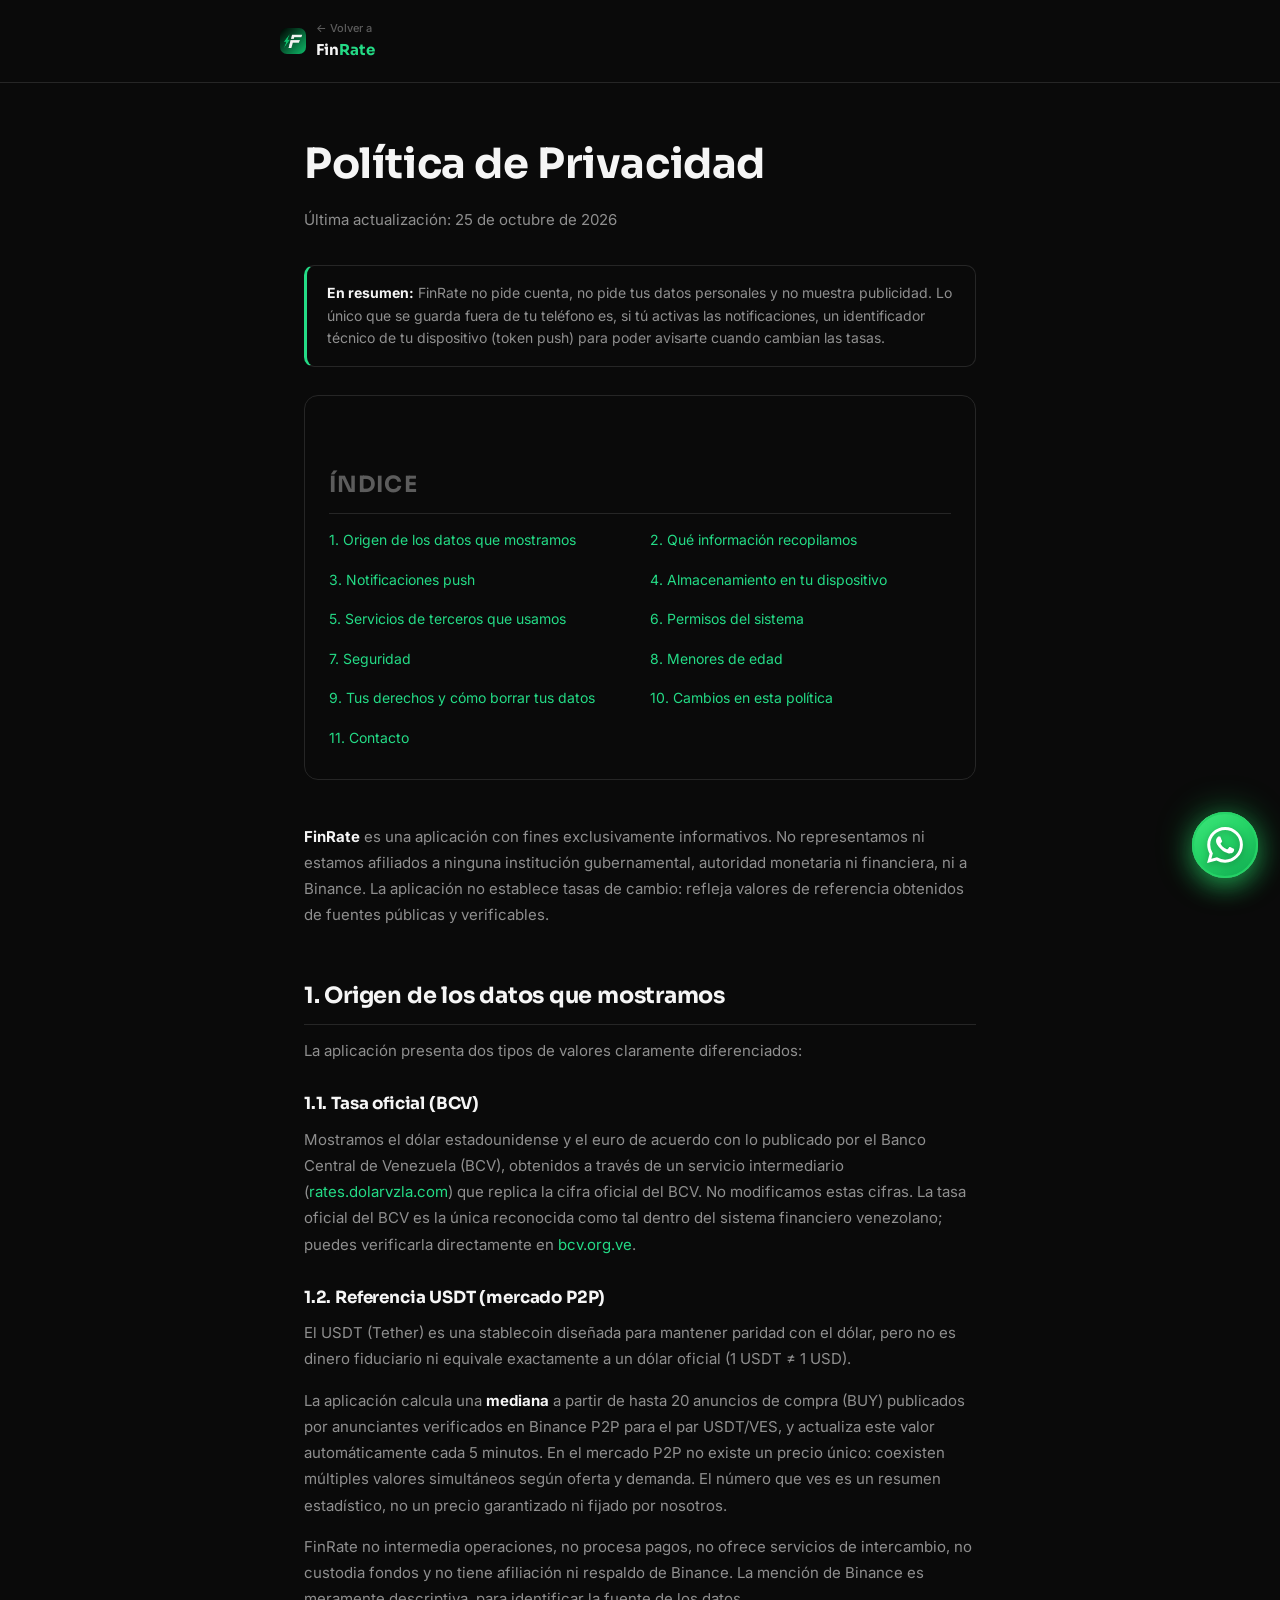
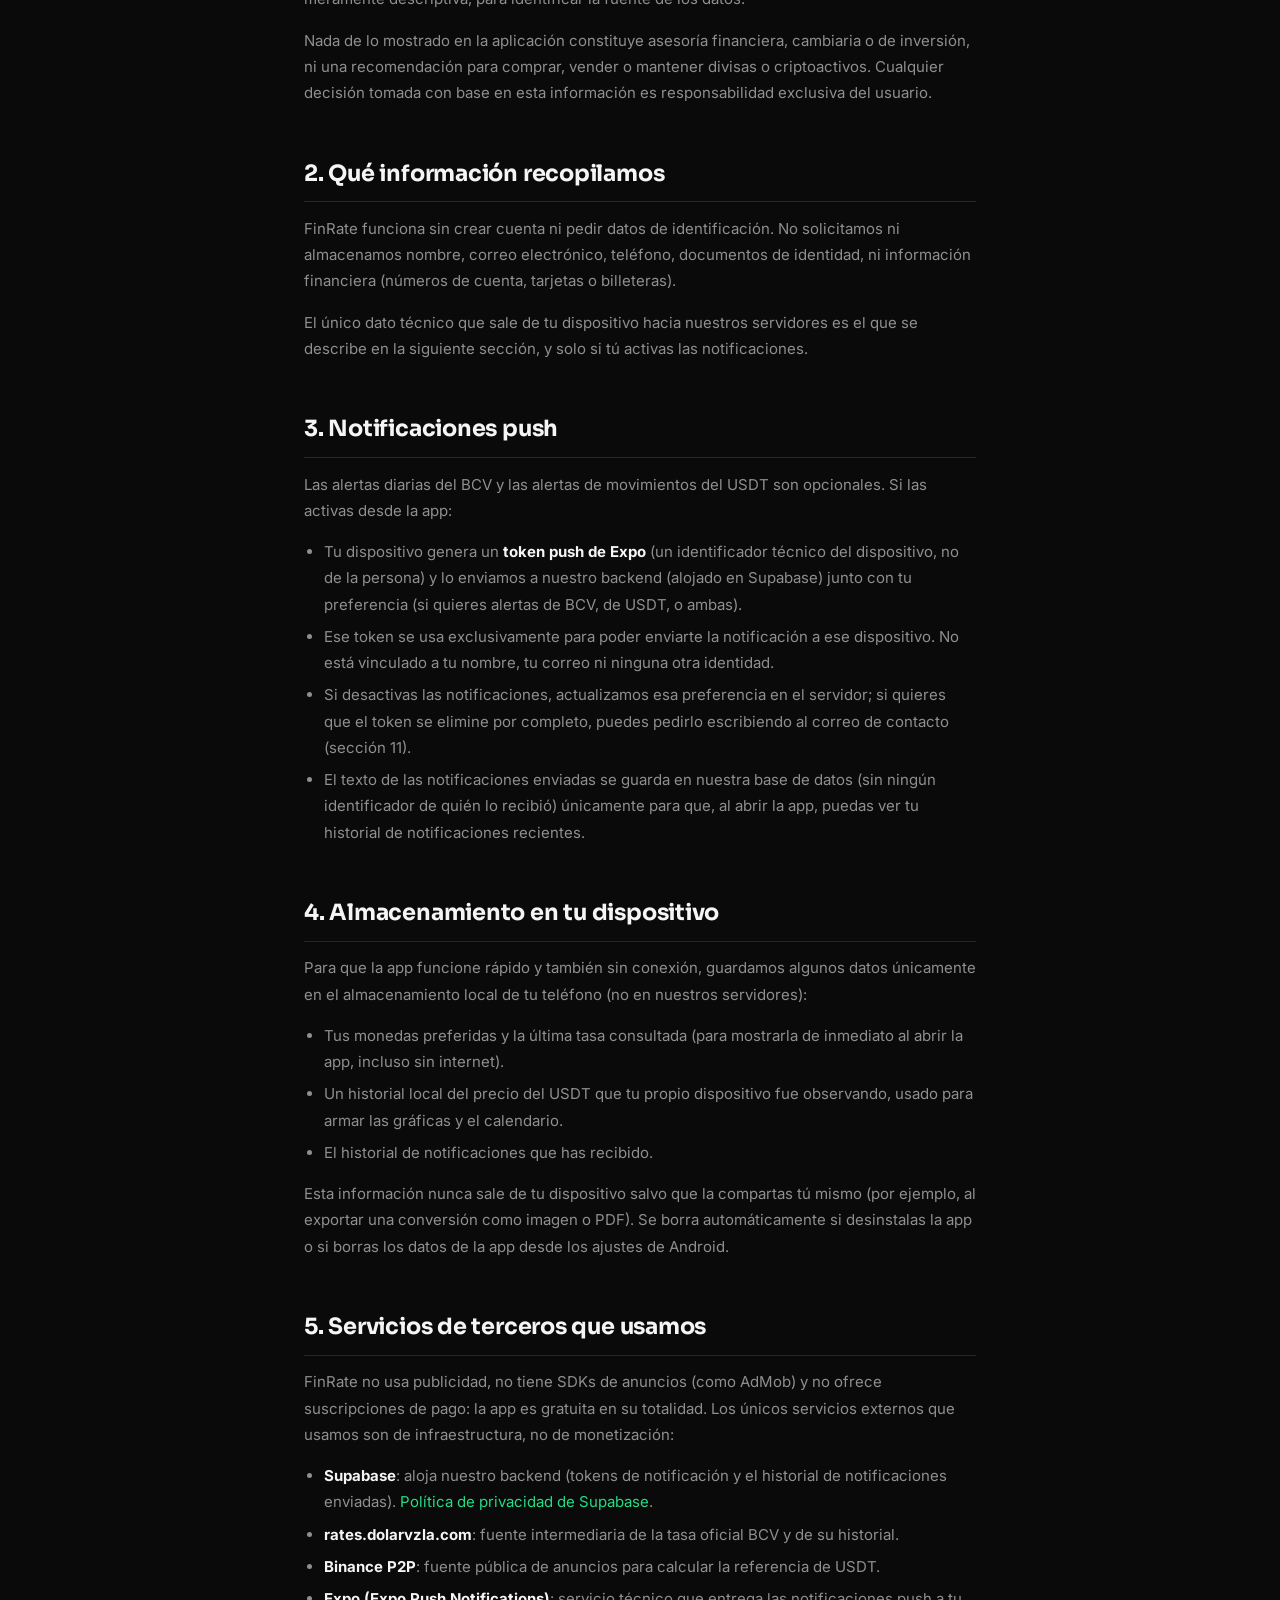
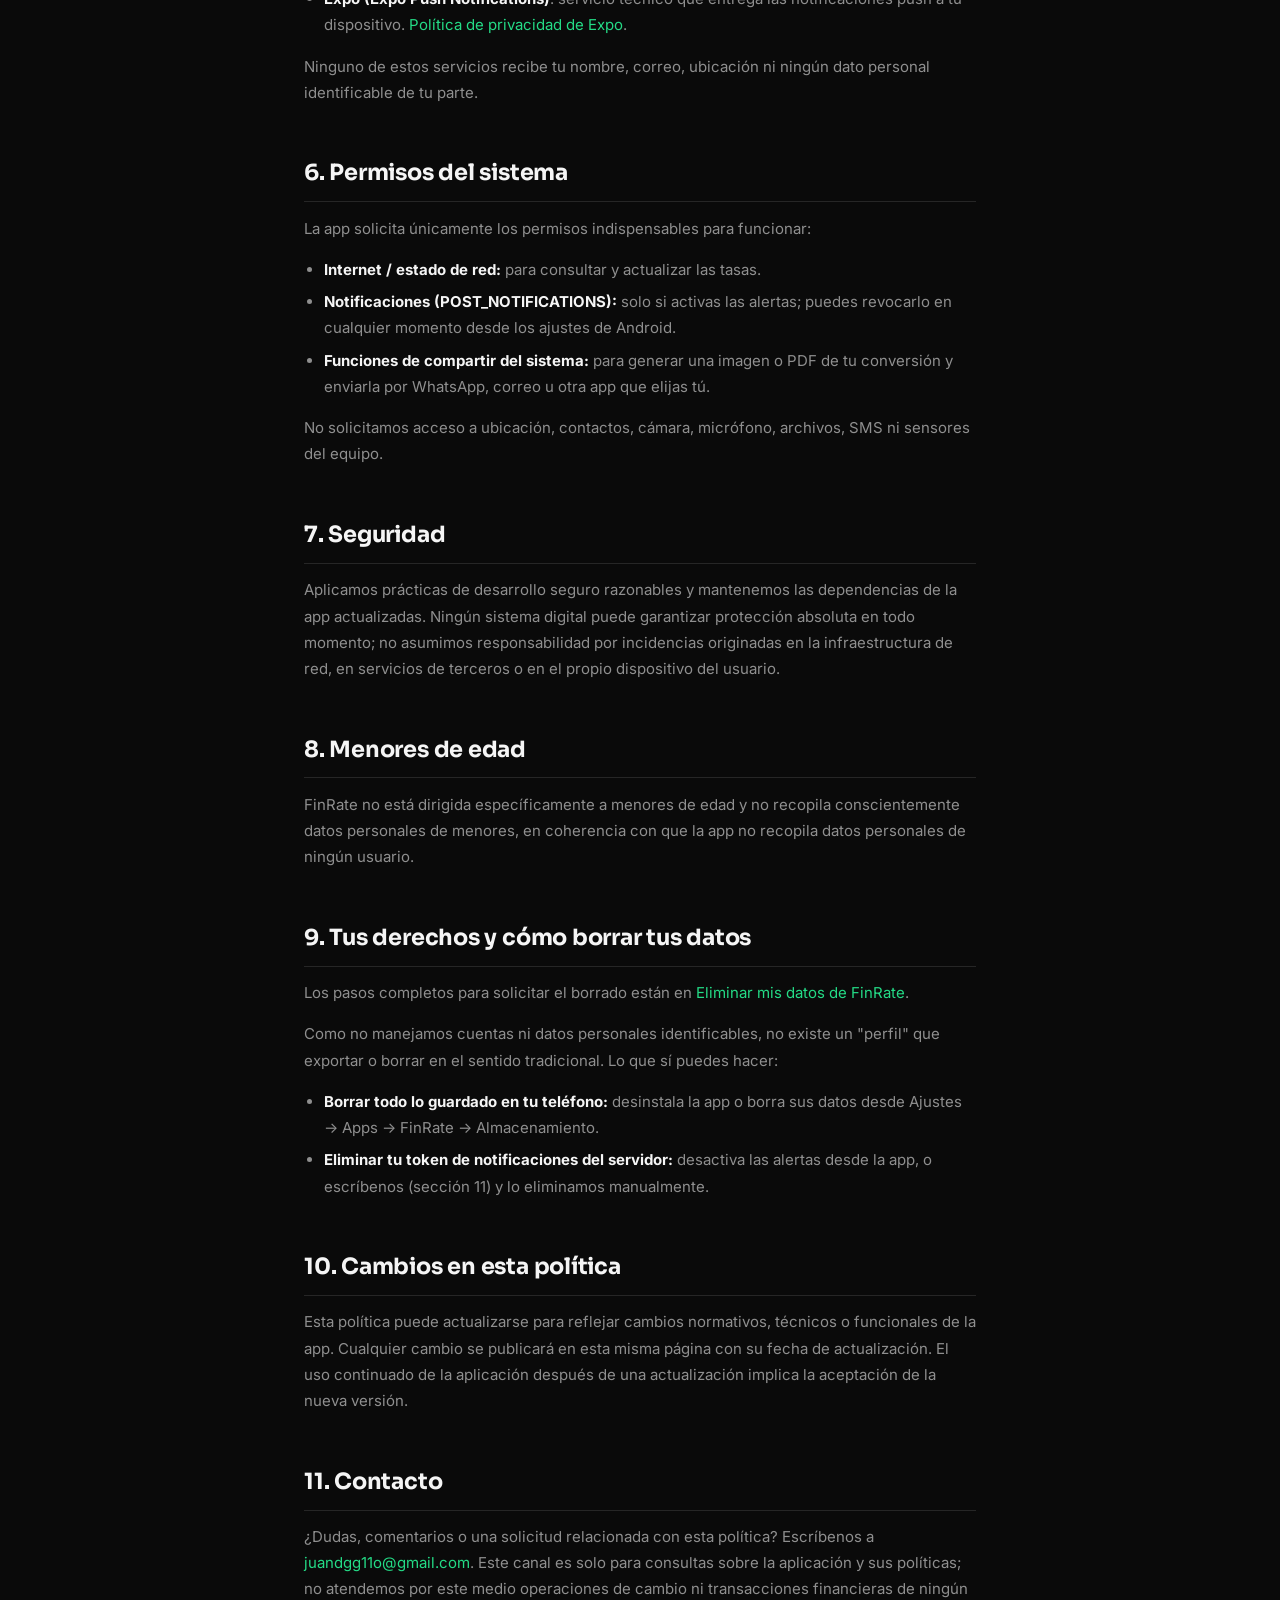
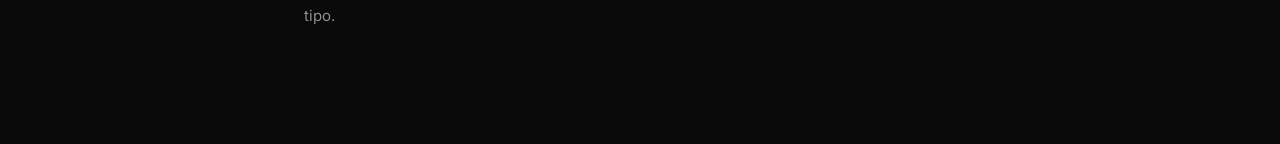
==== commit 147d3c94: "Agrega pagina para solicitar la eliminacion de datos Requerida por el formulario de seguridad de dat" ====
--- a/privacy.html
+++ b/privacy.html
@@ -117,6 +117,7 @@
     <p>FinRate no está dirigida específicamente a menores de edad y no recopila conscientemente datos personales de menores, en coherencia con que la app no recopila datos personales de ningún usuario.</p>
 
     <h2 id="derechos">9. Tus derechos y cómo borrar tus datos</h2>
+    <p>Los pasos completos para solicitar el borrado están en <a href="eliminar-datos.html">Eliminar mis datos de FinRate</a>.</p>
     <p>Como no manejamos cuentas ni datos personales identificables, no existe un "perfil" que exportar o borrar en el sentido tradicional. Lo que sí puedes hacer:</p>
     <ul>
       <li><strong>Borrar todo lo guardado en tu teléfono:</strong> desinstala la app o borra sus datos desde Ajustes → Apps → FinRate → Almacenamiento.</li>
